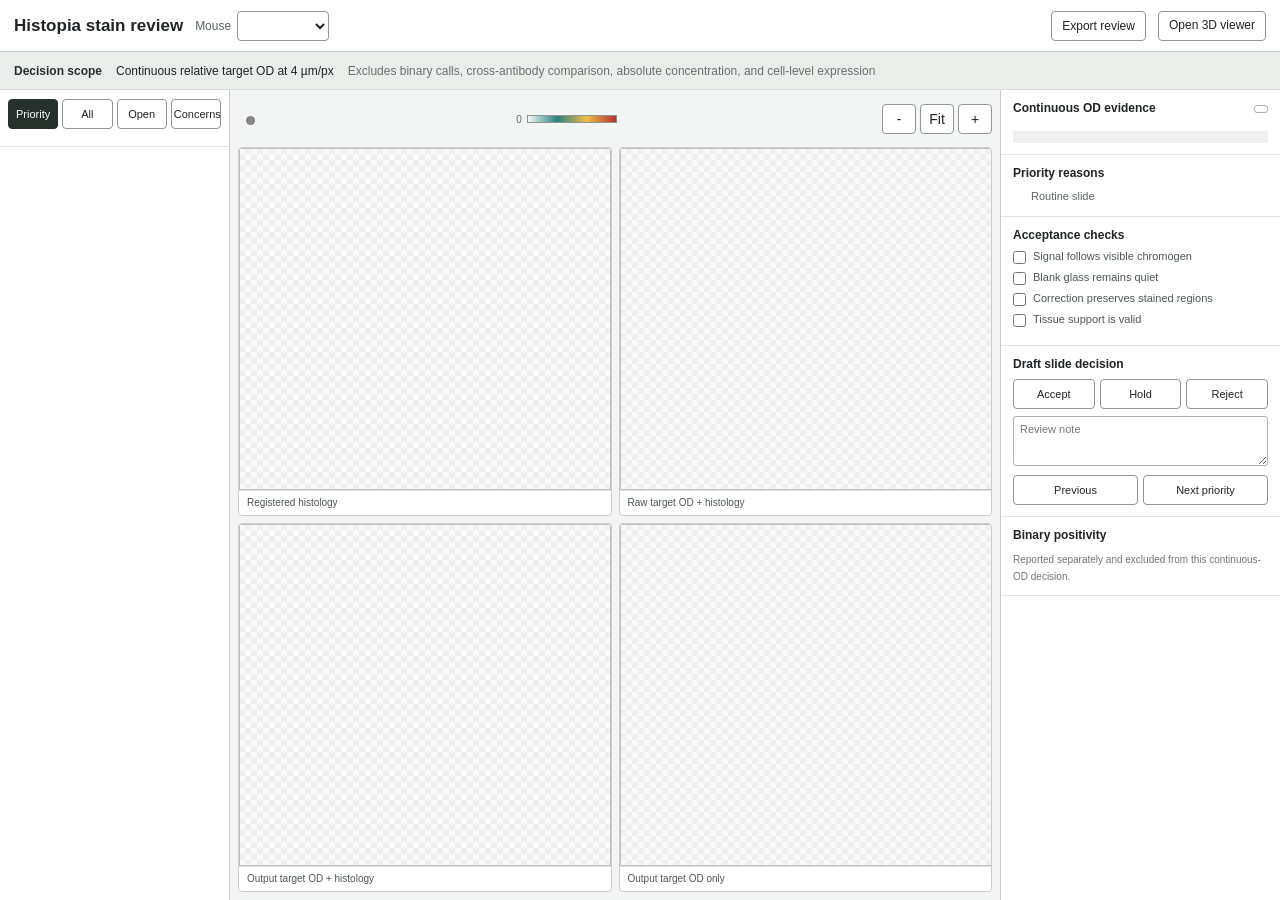
==== src/histopia/visualization/_stain_review_assets/index.html @ b79395ff "Add decision-focused stain review portal" ====
<!doctype html>
<html lang="en">
<head>
  <meta charset="utf-8">
  <meta name="viewport" content="width=device-width,initial-scale=1">
  <title>Histopia stain decision review</title>
  <link rel="stylesheet" href="stain-review.css">
</head>
<body>
  <header>
    <strong>Histopia stain review</strong>
    <label>
      <span>Mouse</span>
      <select id="mouse"></select>
    </label>
    <span id="outcome" class="status" role="status"></span>
    <button id="details-toggle" type="button" aria-pressed="false">Evidence</button>
    <button id="export" type="button">Export review</button>
    <a id="viewer" target="_blank" rel="noreferrer">Open 3D viewer</a>
  </header>
  <section id="scope">
    <strong>Decision scope</strong>
    <span>Continuous relative target OD at 4 &micro;m/px</span>
    <span class="excluded">Excludes binary calls, cross-antibody comparison, absolute concentration, and cell-level expression</span>
  </section>
  <main>
    <aside id="queue-panel">
      <div class="queue-toolbar">
        <button type="button" data-filter="priority" aria-pressed="true">Priority</button>
        <button type="button" data-filter="all" aria-pressed="false">All</button>
        <button type="button" data-filter="unreviewed" aria-pressed="false">Open</button>
        <button type="button" data-filter="concern" aria-pressed="false">Concerns</button>
      </div>
      <div id="progress"></div>
      <ol id="queue"></ol>
    </aside>
    <section id="workspace">
      <div class="slide-toolbar">
        <div>
          <strong id="slide-title"></strong>
          <span id="slide-meta"></span><span id="chromogen"></span>
        </div>
        <div id="color-scale" aria-label="Target optical density color scale">
          <span>0</span><i></i><span id="scale-maximum"></span>
        </div>
        <div class="zoom-tools" aria-label="Linked image zoom">
          <button type="button" data-zoom="-1" title="Zoom out">-</button>
          <button type="button" data-zoom="0">Fit</button>
          <button type="button" data-zoom="1" title="Zoom in">+</button>
        </div>
      </div>
      <div id="image-grid">
        <figure>
          <div class="image-stage"><img data-image="histology" alt=""></div>
          <figcaption>Registered histology</figcaption>
        </figure>
        <figure>
          <div class="image-stage"><img data-image="raw_overlay" alt=""></div>
          <figcaption>Raw target OD + histology</figcaption>
        </figure>
        <figure>
          <div class="image-stage"><img data-image="corrected_overlay" alt=""></div>
          <figcaption id="output-overlay-label">Output target OD + histology</figcaption>
        </figure>
        <figure>
          <div class="image-stage"><img data-image="corrected" alt=""></div>
          <figcaption id="output-map-label">Output target OD only</figcaption>
        </figure>
      </div>
    </section>
    <aside id="evidence">
      <section class="evidence-section">
        <div class="section-heading">
          <strong>Continuous OD evidence</strong>
          <span id="priority-badge"></span>
        </div>
        <dl id="metrics"></dl>
        <p id="family-summary"></p>
      </section>
      <section class="evidence-section">
        <strong>Priority reasons</strong>
        <ul id="reasons"></ul>
        <p id="known-issue" role="alert"></p>
      </section>
      <section class="evidence-section">
        <strong>Acceptance checks</strong>
        <label><input type="checkbox" data-check="specificity"> Signal follows visible chromogen</label>
        <label><input type="checkbox" data-check="glass"> Blank glass remains quiet</label>
        <label><input type="checkbox" data-check="preserved"> Correction preserves stained regions</label>
        <label><input type="checkbox" data-check="support"> Tissue support is valid</label>
      </section>
      <section class="evidence-section">
        <strong>Draft slide decision</strong>
        <div id="decisions">
          <button type="button" data-decision="accept">Accept</button>
          <button type="button" data-decision="hold">Hold</button>
          <button type="button" data-decision="reject">Reject</button>
        </div>
        <textarea id="notes" rows="3" placeholder="Review note"></textarea>
        <div class="review-navigation">
          <button id="previous" type="button">Previous</button>
          <button id="next" type="button">Next priority</button>
        </div>
      </section>
      <section class="evidence-section threshold">
        <strong>Binary positivity</strong>
        <p id="threshold-status"></p>
        <span>Reported separately and excluded from this continuous-OD decision.</span>
      </section>
    </aside>
  </main>
  <script src="manifest-data.js"></script>
  <script src="stain-review.js"></script>
</body>
</html>
---- src/histopia/visualization/_stain_review_assets/stain-review.css ----
:root {
  font-family: Inter, Arial, sans-serif;
  color: #202426;
  background: #f3f5f4;
  font-size: 14px;
}
* { box-sizing: border-box; }
html, body { width: 100%; height: 100%; margin: 0; overflow: hidden; }
body { display: grid; grid-template-rows: 52px 38px minmax(0, 1fr); }
button, select, textarea { font: inherit; }
button, select, a {
  min-height: 30px;
  border: 1px solid #8e9792;
  border-radius: 4px;
  background: #fff;
  color: #202426;
}
button { cursor: pointer; }
button:hover, a:hover { border-color: #28332e; }
header {
  display: flex;
  align-items: center;
  gap: 12px;
  min-width: 0;
  padding: 0 14px;
  border-bottom: 1px solid #c9ceca;
  background: #fff;
}
header > strong { font-size: 17px; white-space: nowrap; }
header label { display: flex; align-items: center; gap: 6px; color: #59635d; font-size: 12px; }
header select { min-width: 92px; padding: 0 7px; }
header .status {
  min-width: 0;
  margin-right: auto;
  overflow: hidden;
  color: #4f5b55;
  font-size: 12px;
  text-overflow: ellipsis;
  white-space: nowrap;
}
header button, header a { padding: 6px 10px; font-size: 12px; text-decoration: none; white-space: nowrap; }
#details-toggle { display: none; }
#scope {
  display: flex;
  align-items: center;
  gap: 14px;
  min-width: 0;
  padding: 0 14px;
  overflow: hidden;
  border-bottom: 1px solid #d8dcda;
  background: #e9eeeb;
  font-size: 12px;
  white-space: nowrap;
}
#scope strong { color: #26312c; }
#scope .excluded {
  min-width: 0;
  overflow: hidden;
  color: #68736d;
  text-overflow: ellipsis;
}
main {
  position: relative;
  display: grid;
  grid-template-columns: minmax(230px, 17vw) minmax(0, 1fr) minmax(280px, 20vw);
  min-width: 0;
  min-height: 0;
}
aside { min-width: 0; min-height: 0; background: #fff; }
#queue-panel { display: grid; grid-template-rows: auto auto minmax(0, 1fr); border-right: 1px solid #c9ceca; }
.queue-toolbar {
  display: grid;
  grid-template-columns: repeat(4, 1fr);
  gap: 4px;
  padding: 9px 8px 7px;
}
.queue-toolbar button { min-width: 0; padding: 4px 2px; font-size: 11px; }
.queue-toolbar button[aria-pressed="true"] { border-color: #26312c; background: #26312c; color: #fff; }
#progress { padding: 2px 10px 8px; border-bottom: 1px solid #e0e3e1; color: #65706a; font-size: 11px; }
#queue { margin: 0; padding: 0; overflow: auto; list-style: none; }
#queue button {
  display: grid;
  grid-template-columns: 31px minmax(0, 1fr) 10px;
  width: 100%;
  min-height: 44px;
  padding: 5px 8px;
  border: 0;
  border-bottom: 1px solid #eceeec;
  border-radius: 0;
  text-align: left;
}
#queue button:hover { background: #edf1ee; }
#queue button.active { background: #26312c; color: #fff; }
#queue .order { color: #7b8580; font-variant-numeric: tabular-nums; }
#queue button.active .order, #queue button.active small { color: #d7ddda; }
#queue .label { min-width: 0; overflow: hidden; font-weight: 600; text-overflow: ellipsis; white-space: nowrap; }
#queue small { display: block; overflow: hidden; color: #78827d; font-size: 10px; font-weight: 400; text-overflow: ellipsis; white-space: nowrap; }
.decision-dot { align-self: center; width: 8px; height: 8px; border-radius: 50%; background: #b9bfbc; }
.decision-dot.accept { background: #1b7f54; }
.decision-dot.hold { background: #d18a1d; }
.decision-dot.reject { background: #b63a36; }
#workspace {
  display: grid;
  grid-template-rows: 42px minmax(0, 1fr);
  min-width: 0;
  min-height: 0;
  padding: 8px;
  gap: 7px;
}
.slide-toolbar {
  display: flex;
  align-items: center;
  justify-content: space-between;
  gap: 10px;
  min-width: 0;
}
.slide-toolbar > div:first-child { min-width: 0; }
#slide-title { display: block; overflow: hidden; font-size: 14px; text-overflow: ellipsis; white-space: nowrap; }
#slide-meta, #chromogen { color: #65706a; font-size: 11px; }
#chromogen { margin-left: 8px; padding-left: 10px; position: relative; }
#chromogen::before {
  position: absolute;
  top: 2px;
  left: 0;
  width: 7px;
  height: 7px;
  border: 1px solid #777;
  border-radius: 50%;
  background: var(--chromogen, #888);
  content: "";
}
#color-scale { display: grid; grid-template-columns: auto 90px auto; align-items: center; gap: 5px; color: #65706a; font-size: 10px; }
#color-scale i { width: 90px; height: 8px; border: 1px solid #8d9691; background: linear-gradient(90deg, #f6f7f4, #27807e, #eebe46, #b53130); }
.zoom-tools { display: flex; gap: 4px; }
.zoom-tools button { min-width: 34px; padding: 3px 8px; }
#image-grid {
  display: grid;
  grid-template-columns: repeat(2, minmax(0, 1fr));
  grid-template-rows: repeat(2, minmax(0, 1fr));
  min-width: 0;
  min-height: 0;
  gap: 7px;
}
figure {
  display: grid;
  grid-template-rows: minmax(0, 1fr) 25px;
  min-width: 0;
  min-height: 0;
  margin: 0;
  overflow: hidden;
  border: 1px solid #c9ceca;
  border-radius: 4px;
  background: #fff;
}
.image-stage {
  position: relative;
  min-width: 0;
  min-height: 0;
  overflow: hidden;
  background-color: #f8f9f8;
  background-image: linear-gradient(45deg, #eef0ee 25%, transparent 25%),
    linear-gradient(-45deg, #eef0ee 25%, transparent 25%),
    linear-gradient(45deg, transparent 75%, #eef0ee 75%),
    linear-gradient(-45deg, transparent 75%, #eef0ee 75%);
  background-position: 0 0, 0 6px, 6px -6px, -6px 0;
  background-size: 12px 12px;
  cursor: grab;
  touch-action: none;
}
.image-stage.dragging { cursor: grabbing; }
.image-stage img {
  width: 100%;
  height: 100%;
  object-fit: contain;
  transform-origin: center;
  user-select: none;
  will-change: transform;
}
.image-stage img.loading { opacity: 0; }
.image-stage img.error { opacity: .18; }
figcaption {
  overflow: hidden;
  padding: 6px 8px;
  border-top: 1px solid #dfe3e0;
  color: #4e5953;
  font-size: 10px;
  text-overflow: ellipsis;
  white-space: nowrap;
}
#evidence { overflow: auto; border-left: 1px solid #c9ceca; }
.evidence-section { padding: 11px 12px; border-bottom: 1px solid #e1e4e2; }
.section-heading { display: flex; align-items: center; justify-content: space-between; gap: 8px; }
.evidence-section > strong, .section-heading strong { display: block; margin-bottom: 8px; font-size: 12px; }
#priority-badge {
  margin-bottom: 7px;
  padding: 3px 6px;
  border: 1px solid #adb4b0;
  border-radius: 3px;
  color: #5e6963;
  font-size: 10px;
}
#priority-badge.required { border-color: #b77719; color: #945b08; }
dl { margin: 0; }
dl div { display: grid; grid-template-columns: minmax(0, 1fr) auto; gap: 8px; padding: 4px 0; border-bottom: 1px dotted #dde1de; }
dt { color: #67716c; font-size: 11px; }
dd { margin: 0; font-size: 11px; font-variant-numeric: tabular-nums; }
dd.pass { color: #146b46; }
dd.warn { color: #a36309; }
dd.fail { color: #a12e2a; }
#family-summary {
  margin: 8px 0 0;
  padding: 6px 7px;
  background: #eef1ef;
  color: #4e5953;
  font-size: 10px;
  line-height: 1.4;
}
#reasons { margin: 0; padding-left: 18px; color: #5d6862; font-size: 11px; line-height: 1.5; }
#reasons:empty::after { content: "Routine slide"; }
#known-issue {
  display: none;
  margin: 8px 0 0;
  padding: 7px;
  border-left: 3px solid #b63a36;
  background: #fff2f0;
  color: #8e2623;
  font-size: 11px;
  line-height: 1.4;
}
#known-issue.visible { display: block; }
.evidence-section > label { display: flex; align-items: flex-start; gap: 7px; margin: 7px 0; color: #4e5953; font-size: 11px; }
.evidence-section input { margin: 1px 0 0; }
#decisions { display: grid; grid-template-columns: repeat(3, 1fr); gap: 5px; }
#decisions button { min-width: 0; padding: 4px 2px; font-size: 11px; }
#decisions button[data-decision="accept"].active { border-color: #146b46; background: #146b46; color: #fff; }
#decisions button[data-decision="hold"].active { border-color: #b77719; background: #b77719; color: #fff; }
#decisions button[data-decision="reject"].active { border-color: #a12e2a; background: #a12e2a; color: #fff; }
#notes { width: 100%; margin-top: 7px; resize: vertical; border: 1px solid #aeb5b1; border-radius: 3px; padding: 6px; font-size: 11px; }
.review-navigation { display: grid; grid-template-columns: 1fr 1fr; gap: 5px; margin-top: 6px; }
.review-navigation button { padding: 4px; font-size: 11px; }
.threshold p { margin: 0 0 4px; font-size: 11px; }
.threshold span { color: #6d7772; font-size: 10px; line-height: 1.4; }
@media (max-width: 1100px) {
  main { grid-template-columns: 210px minmax(0, 1fr) 260px; }
  header { gap: 7px; }
  header > strong { font-size: 14px; }
}
@media (max-width: 780px) {
  body { grid-template-rows: 48px 38px minmax(0, 1fr); }
  header { padding: 0 7px; }
  header > strong { display: none; }
  header label span, #export { display: none; }
  header .status { font-size: 10px; }
  #details-toggle { display: block; }
  #scope { gap: 7px; padding: 0 8px; font-size: 10px; }
  #scope .excluded { display: none; }
  main { grid-template-columns: 116px minmax(0, 1fr); }
  #queue-panel { grid-column: 1; }
  .queue-toolbar { grid-template-columns: repeat(2, 1fr); padding: 5px; }
  #queue button { grid-template-columns: 25px minmax(0, 1fr) 8px; padding: 4px; }
  #workspace { grid-column: 2; padding: 4px; }
  #image-grid { gap: 4px; }
  #evidence {
    position: fixed;
    z-index: 5;
    top: 86px;
    right: 0;
    bottom: 0;
    width: min(320px, calc(100vw - 34px));
    border-left: 1px solid #77817b;
    box-shadow: -8px 0 22px rgba(20, 27, 23, .18);
    transform: translateX(102%);
    transition: transform 160ms ease;
  }
  body.details-open #evidence { transform: translateX(0); }
  .slide-toolbar { height: 34px; }
  #slide-title { font-size: 11px; }
  #slide-meta, #chromogen, #color-scale { display: none; }
  .zoom-tools button { min-width: 27px; padding: 2px 4px; font-size: 10px; }
}
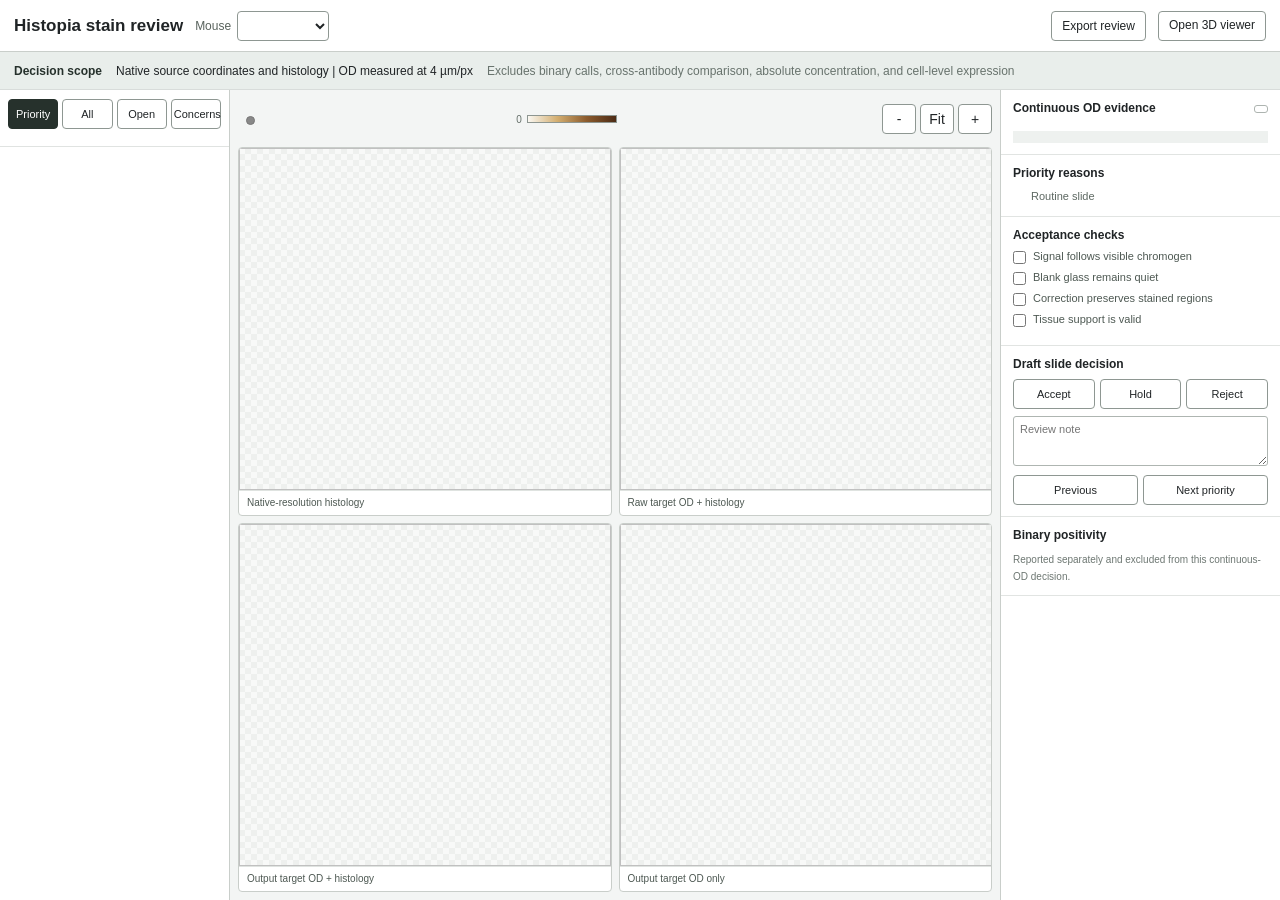
==== commit 65a8b483: "Update core workflows and simplify the public repository" ====
--- a/src/histopia/visualization/_stain_review_assets/index.html
+++ b/src/histopia/visualization/_stain_review_assets/index.html
@@ -3,6 +3,7 @@
 <head>
   <meta charset="utf-8">
   <meta name="viewport" content="width=device-width,initial-scale=1">
+  <link rel="icon" href="data:,">
   <title>Histopia stain decision review</title>
   <link rel="stylesheet" href="stain-review.css">
 </head>
@@ -20,7 +21,7 @@
   </header>
   <section id="scope">
     <strong>Decision scope</strong>
-    <span>Continuous relative target OD at 4 &micro;m/px</span>
+    <span>Native source coordinates and histology | OD measured at 4 &micro;m/px</span>
     <span class="excluded">Excludes binary calls, cross-antibody comparison, absolute concentration, and cell-level expression</span>
   </section>
   <main>
@@ -51,19 +52,31 @@
       </div>
       <div id="image-grid">
         <figure>
-          <div class="image-stage"><img data-image="histology" alt=""></div>
-          <figcaption>Registered histology</figcaption>
+          <div class="image-stage" data-pane="histology">
+            <div class="osd-viewer" data-viewer="histology"></div>
+            <img class="fallback-image" data-image="histology" alt="">
+          </div>
+          <figcaption>Native-resolution histology</figcaption>
         </figure>
         <figure>
-          <div class="image-stage"><img data-image="raw_overlay" alt=""></div>
+          <div class="image-stage" data-pane="raw_overlay">
+            <div class="osd-viewer" data-viewer="raw_overlay"></div>
+            <img class="fallback-image" data-image="raw_overlay" alt="">
+          </div>
           <figcaption>Raw target OD + histology</figcaption>
         </figure>
         <figure>
-          <div class="image-stage"><img data-image="corrected_overlay" alt=""></div>
+          <div class="image-stage" data-pane="corrected_overlay">
+            <div class="osd-viewer" data-viewer="corrected_overlay"></div>
+            <img class="fallback-image" data-image="corrected_overlay" alt="">
+          </div>
           <figcaption id="output-overlay-label">Output target OD + histology</figcaption>
         </figure>
         <figure>
-          <div class="image-stage"><img data-image="corrected" alt=""></div>
+          <div class="image-stage" data-pane="corrected">
+            <div class="osd-viewer" data-viewer="corrected"></div>
+            <img class="fallback-image" data-image="corrected" alt="">
+          </div>
           <figcaption id="output-map-label">Output target OD only</figcaption>
         </figure>
       </div>
@@ -110,6 +123,7 @@
     </aside>
   </main>
   <script src="manifest-data.js"></script>
+  <script src="openseadragon.min.js"></script>
   <script src="stain-review.js"></script>
 </body>
 </html>
--- a/src/histopia/visualization/_stain_review_assets/stain-review.css
+++ b/src/histopia/visualization/_stain_review_assets/stain-review.css
@@ -130,7 +130,7 @@
   content: "";
 }
 #color-scale { display: grid; grid-template-columns: auto 90px auto; align-items: center; gap: 5px; color: #65706a; font-size: 10px; }
-#color-scale i { width: 90px; height: 8px; border: 1px solid #8d9691; background: linear-gradient(90deg, #f6f7f4, #27807e, #eebe46, #b53130); }
+#color-scale i { width: 90px; height: 8px; border: 1px solid #8d9691; background: linear-gradient(90deg, #faf8f2, #d3ae70, #8b5b2d, #4c2b15); }
 .zoom-tools { display: flex; gap: 4px; }
 .zoom-tools button { min-width: 34px; padding: 3px 8px; }
 #image-grid {
@@ -168,7 +168,7 @@
   touch-action: none;
 }
 .image-stage.dragging { cursor: grabbing; }
-.image-stage img {
+.image-stage .fallback-image {
   width: 100%;
   height: 100%;
   object-fit: contain;
@@ -176,8 +176,46 @@
   user-select: none;
   will-change: transform;
 }
-.image-stage img.loading { opacity: 0; }
-.image-stage img.error { opacity: .18; }
+.image-stage .fallback-image.loading { opacity: 0; }
+.image-stage .fallback-image.error { opacity: .18; }
+.osd-viewer {
+  position: absolute;
+  inset: 0;
+  z-index: 1;
+  display: none;
+  width: 100%;
+  height: 100%;
+  background: transparent;
+}
+.image-stage.live .osd-viewer { display: block; }
+.image-stage.live .fallback-image { visibility: hidden; }
+.image-stage.live.pane-loading .fallback-image { visibility: visible; }
+.image-stage.fallback::after {
+  position: absolute;
+  right: 6px;
+  bottom: 6px;
+  padding: 2px 5px;
+  border-radius: 3px;
+  background: rgba(32, 36, 38, .72);
+  color: #fff;
+  font-size: 9px;
+  content: "thumbnail fallback";
+}
+.image-stage.pane-loading::after,
+.image-stage.pane-error::after {
+  position: absolute;
+  z-index: 4;
+  right: 6px;
+  bottom: 6px;
+  padding: 2px 5px;
+  border-radius: 3px;
+  background: rgba(32, 36, 38, .78);
+  color: #fff;
+  font-size: 9px;
+  content: "loading native tiles";
+  pointer-events: none;
+}
+.image-stage.pane-error::after { content: "native tiles unavailable"; }
 figcaption {
   overflow: hidden;
   padding: 6px 8px;
